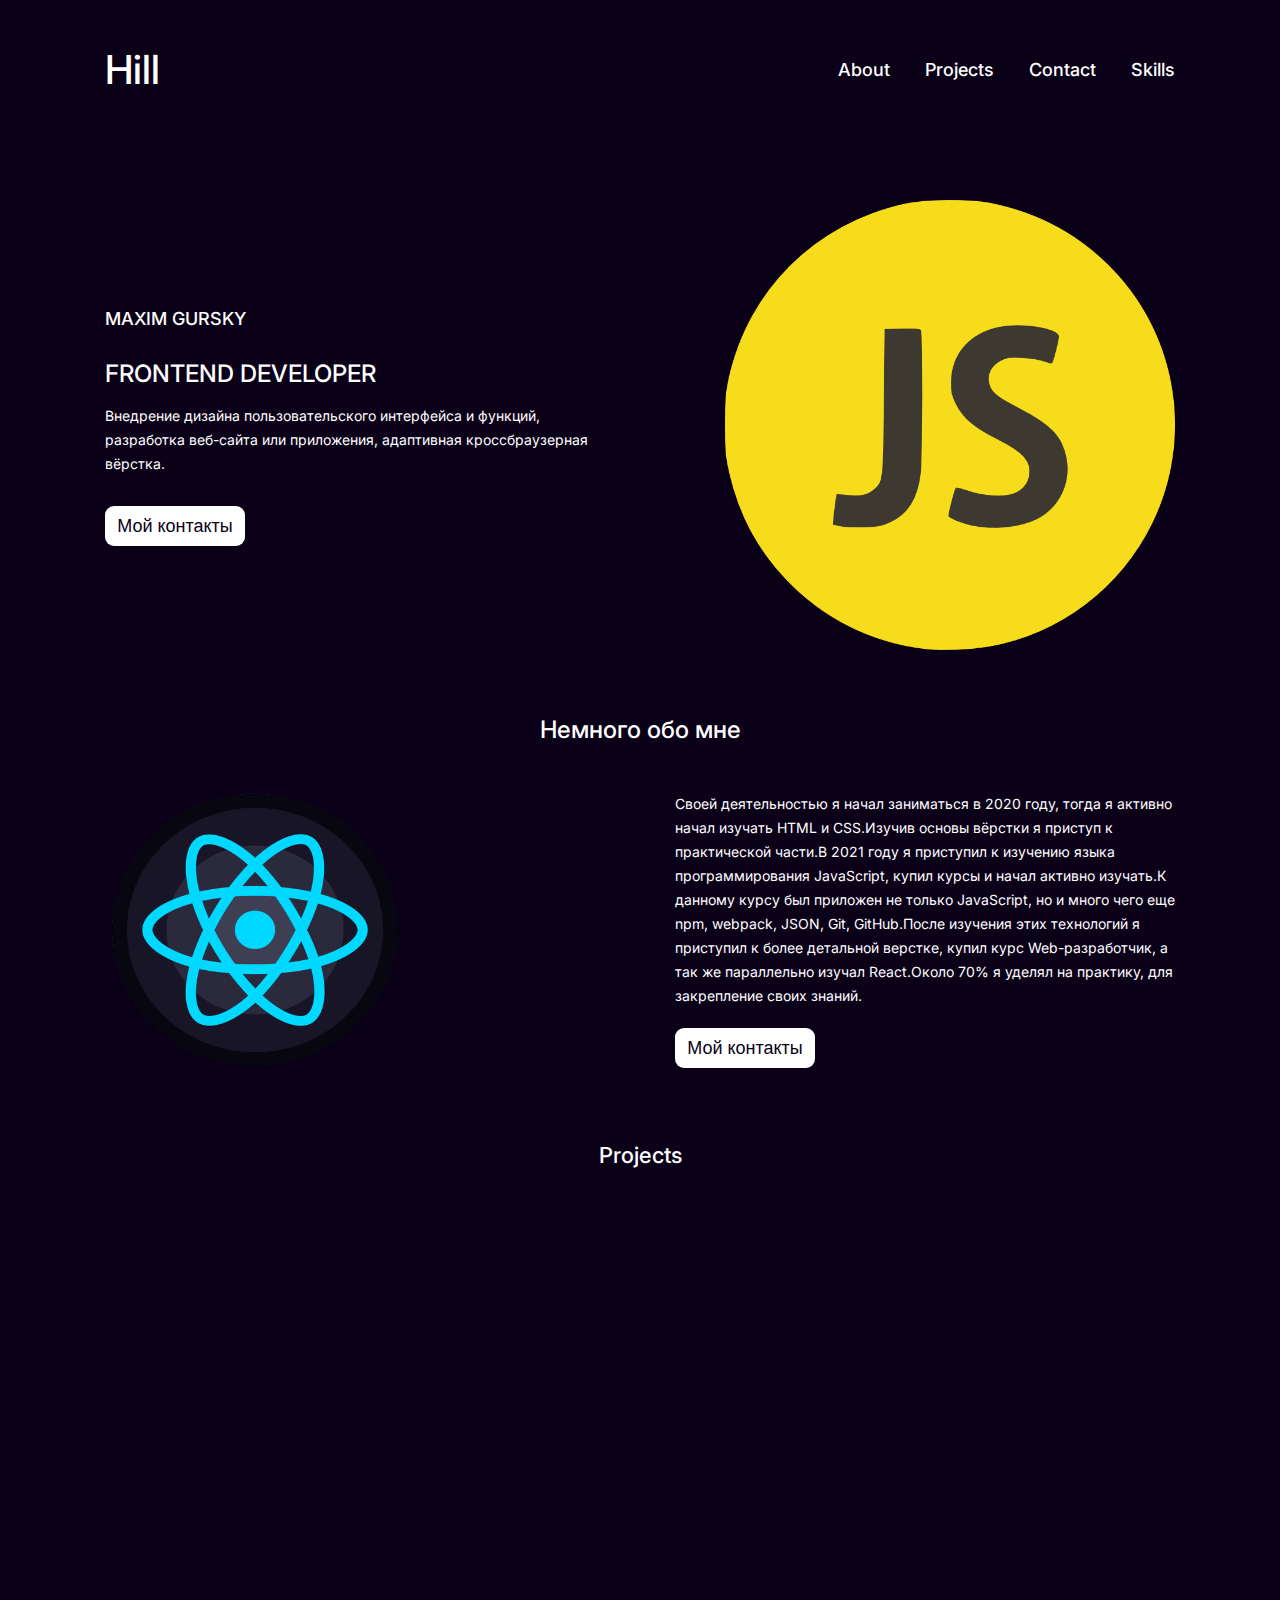
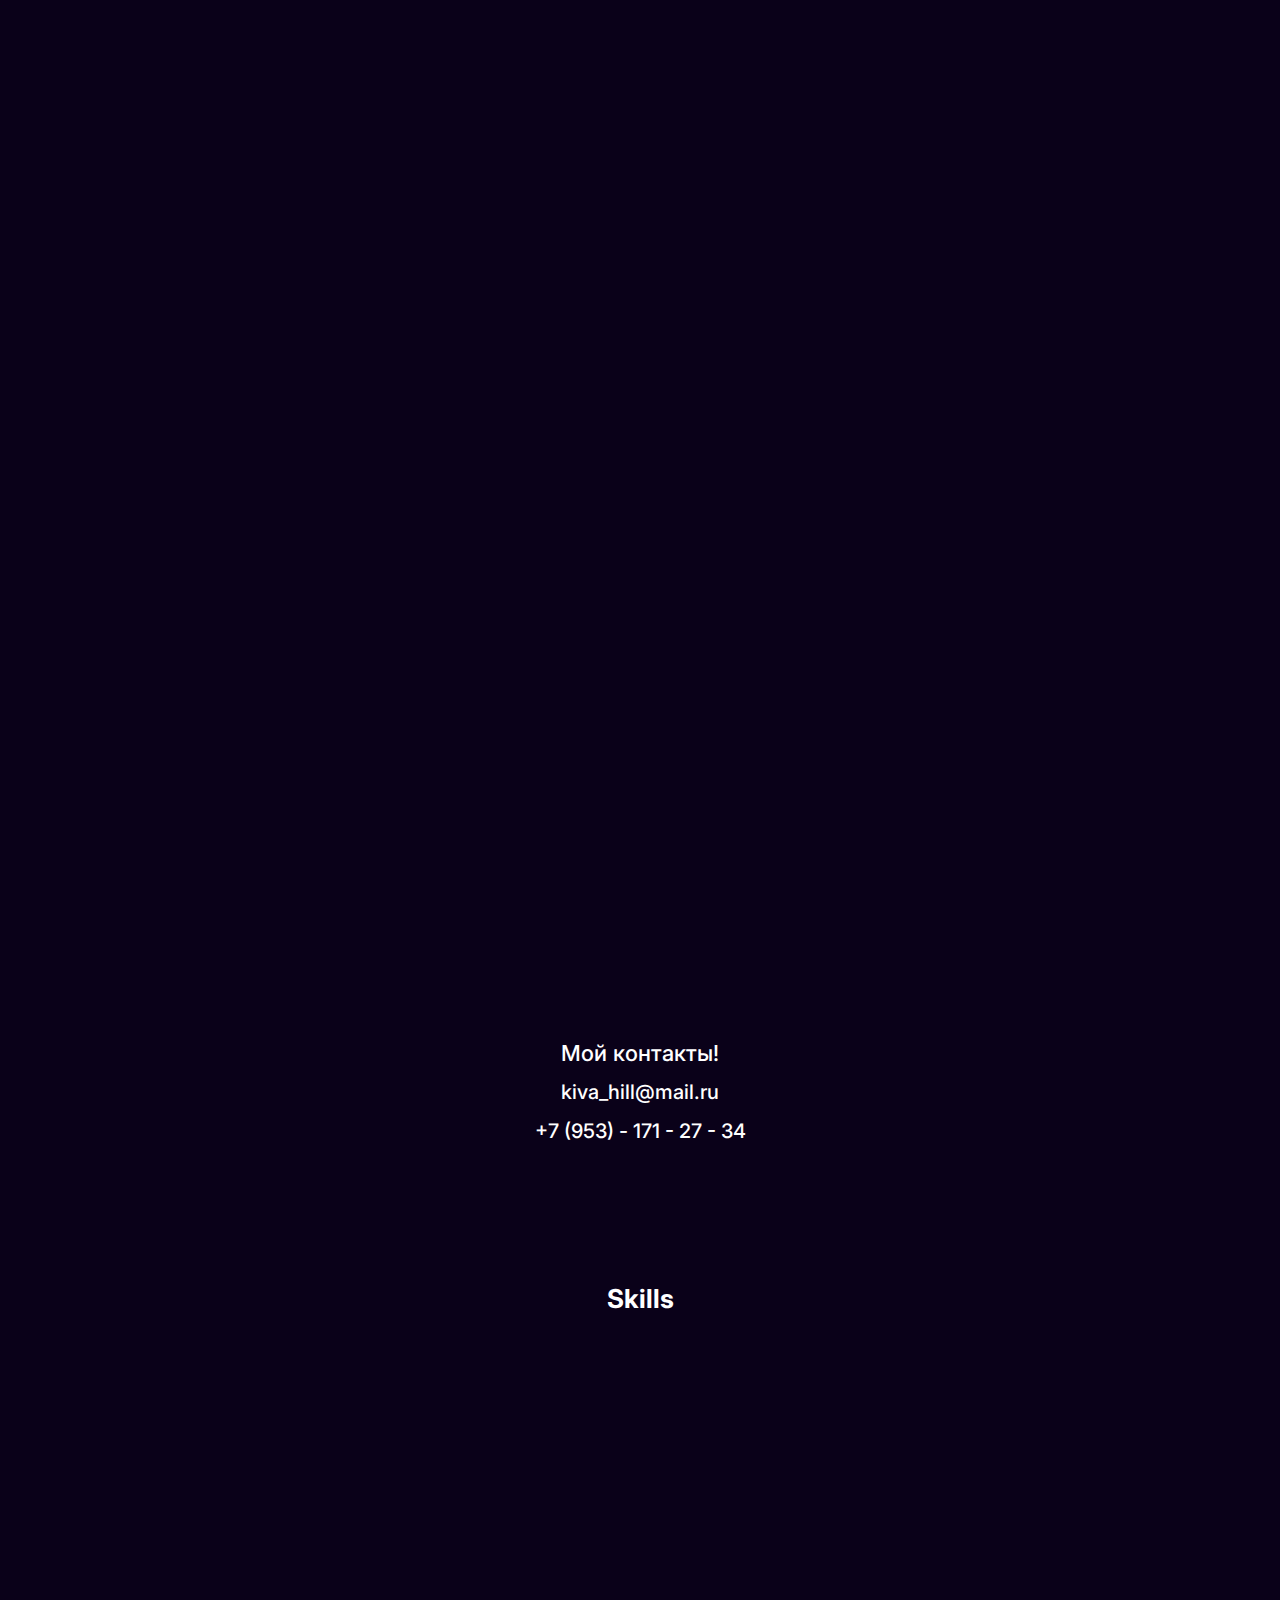
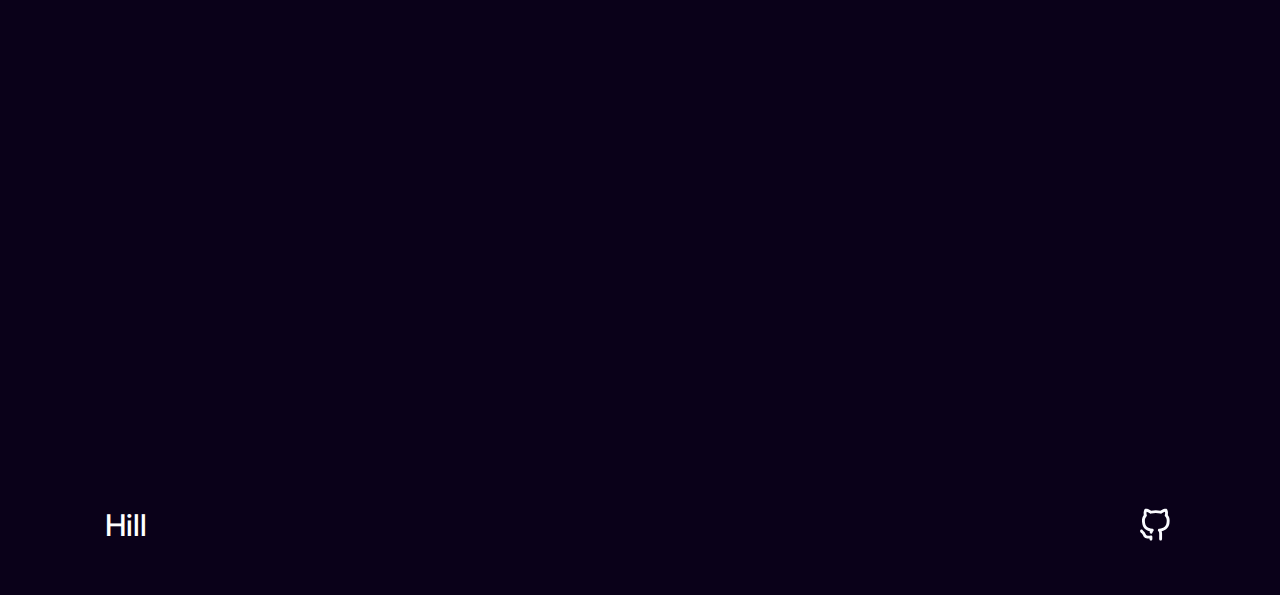
==== index.html @ 39d06ceb "Add files via upload" ====
<!DOCTYPE html><html lang="en"><head><meta charset="UTF-8"><meta http-equiv="X-UA-Compatible" content="IE=edge"><meta name="viewport" content="width=device-width,initial-scale=1"><link rel="stylesheet" href="css/style.min.css"><link rel="shortcut icon" href="./icon/favicon.ico" type="image/x-icon"><link rel="preconnect" href="https://fonts.googleapis.com"><link rel="stylesheet" href="https://cdnjs.cloudflare.com/ajax/libs/animate.css/4.1.1/animate.min.css"><link rel="preconnect" href="https://fonts.gstatic.com" crossorigin><link href="https://fonts.googleapis.com/css2?family=Inter:wght@400;500&display=swap" rel="stylesheet"><title>Portfolio</title><script src="js/wow.min.js"></script><script>new WOW().init();</script></head><body><header id="header" class="header wow animate__animated animate__fadeIn"><div class="container"><nav class="header__nav"><a class="header__logo" href="#">Hill</a><ul class="menu"><li class="menu__list"><a href="#about" class="menu__link">About</a></li><li class="menu__list"><a href="#project" class="menu__link">Projects</a></li><li class="menu__list"><a href="#contact" class="menu__link">Contact</a></li><li class="menu__list"><a href="#skills" class="menu__link">Skills</a></li></ul><div class="hamburger"><span></span> <span></span> <span></span></div></nav><nav class="header__subnav"></nav></div></header><section class="intro"><div class="container"><div class="intro__wrapper"><div class="intro__text wow animate__animated animate__fadeInUp"><h2 class="intro__name">Maxim Gursky</h2><h1 class="intro__post">FRONTEND DEVELOPER</h1><p class="intro__description">Внедрение дизайна пользовательского интерфейса и функций, разработка веб-сайта или приложения, адаптивная кроссбраузерная вёрстка.</p><button tabindex="-1"><a href="#contact" class="intro__button">Мой контакты</a></button></div><div class="intro__photo wow animate__animated animate__fadeInRight"><img src="img/3a49c13b207c20bdf1fac243a9a8bc6b.png" alt="HTMLAndCssAndJavaScript"></div></div></div></section><section id="about" class="about"><div class="container"><h2 class="about__title wow animate__animated animate__fadeIn">Немного обо мне</h2><div class="about__wrapper"><div class="about__photo wow animate__animated animate__fadeInLeft"><img src="img/react.png" alt="react"></div><div class="about__text wow animate__animated animate__fadeInUp"><p class="about__description">Своей деятельностью я начал заниматься в 2020 году, тогда я активно начал изучать HTML и CSS.Изучив основы вёрстки я приступ к практической части.В 2021 году я приступил к изучению языка программирования JavaScript, купил курсы и начал активно изучать.К данному курсу был приложен не только JavaScript, но и много чего еще npm, webpack, JSON, Git, GitHub.После изучения этих технологий я приступил к более детальной верстке, купил курс Web-разработчик, а так же параллельно изучал React.Около 70% я уделял на практику, для закрепление своих знаний.</p><button tabindex="-1"><a href="#contact">Мой контакты</a></button></div></div></div></section><section id="project" class="projects"><div class="container"><h2 class="projects__title">Projects</h2><ul class="projects__wrapper"></ul></div></section><section id="contact" class="contact"><div class="container"><h2 class="contact__title">Мой контакты!</h2><a href="mailto: kiva_hill@mail.ru" class="contact__mail">kiva_hill@mail.ru</a> <a href="tel: +79531712734" class="contact__tel">+7 (953) - 171 - 27 - 34</a></div></section><section id="skills" class="skills"><div class="container"><h2 class="skills__title">Skills</h2><div class="skills__wrapper"><ul class="skills__list wow animate__animated animate__fadeIn"><div class="skills__photo"><img src="img/Skills/HTML.png" alt="HTML"></div><p class="skills__text">Адаптивная верстка</p><p class="skills__text">Кроссбраузерная верстка</p><p class="skills__text">Семантическая верстка</p></ul><ul class="skills__list wow animate__animated animate__fadeIn"><div class="skills__photo"><img src="img/Skills/CSS.png" alt="CSS"></div><p class="skills__text">SCSS/SASS(LESS)</p><p class="skills__text">Animate CSS</p><p class="skills__text">Flex/Grid</p><p class="skills__text">Bootstrap</p><p class="skills__text">Колоночная верстка</p></ul><ul class="skills__list wow animate__animated animate__fadeIn"><div class="skills__photo"><img src="img/3a49c13b207c20bdf1fac243a9a8bc6b.png" alt="JS"></div><p class="skills__text">API</p><p class="skills__text">Fetch</p><p class="skills__text">JSON</p><p class="skills__text">Webpack</p></ul><ul class="skills__list wow animate__animated animate__fadeIn"><div class="skills__photo"><img src="img/Skills/Gulp.png" alt="Gulp"></div><p class="skills__text">Browser sync</p><p class="skills__text">Autoprefixer</p><p class="skills__text">SCSS/SASS -> CSS</p></ul><ul class="skills__list wow animate__animated animate__fadeIn"><div class="skills__photo"><img src="img/react.png" alt="react"></div><p class="skills__text">React router</p><p class="skills__text">Хуки</p><p class="skills__text">Хуки жизненного цикла</p><p class="skills__text">Классовые компоненты</p><p class="skills__text">Функциональные компоненты</p></ul><ul class="skills__list wow animate__animated animate__fadeIn"><div class="skills__photo"><img src="img/Skills/npm.png" alt="npm"></div><div class="skills__photo"><img src="img/Skills/git.png" alt="git"></div><div class="skills__photo"><img src="icon/github.svg" alt="GitHub"></div></ul></div></div></section><footer class="footer"><div class="container"><div class="footer__wrapper"><a href="#header" class="footer__logo">Hill</a> <a class="footer__github" href="https://github.com/Maksimssw"><img src="icon/github.svg" alt="github"></a></div></div></footer><script src="js/bundle.js"></script></body></html>
---- css/style.min.css ----
body{font-family:Inter,sans-serif;background:#0a0119;color:#fff}ul li{list-style-type:none}*{margin:0;padding:0;-webkit-box-sizing:border-box;box-sizing:border-box}.container{max-width:1070px;margin:0 auto}button{outline:0;background:#fff;border:none;width:140px;height:40px;-webkit-transition:.3s all;-o-transition:.3s all;transition:.3s all;border-radius:9px}button:hover{-webkit-transform:translateY(5px);-ms-transform:translateY(5px);transform:translateY(5px)}.header{padding:40px 0}.header__nav{display:-webkit-box;display:-ms-flexbox;display:flex;-webkit-box-align:center;-ms-flex-align:center;align-items:center;-webkit-box-pack:justify;-ms-flex-pack:justify;justify-content:space-between}.header__logo{color:#fff;font-weight:500;font-size:40px;line-height:60px;text-decoration:none}.header__subnav .menu{display:none}.header__subnav .menu__list{margin-right:0;display:-webkit-box;display:-ms-flexbox;display:flex;-webkit-box-pack:center;-ms-flex-pack:center;justify-content:center;margin-bottom:20px}.header__subnav .menu__list:last-child{margin-bottom:0}.menu{display:-webkit-box;display:-ms-flexbox;display:flex;-webkit-box-align:center;-ms-flex-align:center;align-items:center}.menu__list{margin-right:35px}.menu__list:last-child{margin-right:0}.menu__link{text-decoration:none;position:relative;color:#fff;font-weight:500;font-size:18px;line-height:22px}.menu__link::before{content:"";top:100%;left:50%;position:absolute;-webkit-transform:translateY(-50%);-ms-transform:translateY(-50%);transform:translateY(-50%);width:0%;background:#fff;-webkit-transition:.3s all;-o-transition:.3s all;transition:.3s all}.menu__link:focus,.menu__link:hover{outline:0}.menu__link:focus::before,.menu__link:hover::before{height:1px;left:0;width:100%}.hamburger{width:24px;height:24px;display:-webkit-box;display:-ms-flexbox;display:flex;-webkit-box-orient:vertical;-webkit-box-direction:normal;-ms-flex-direction:column;flex-direction:column;-webkit-box-pack:justify;-ms-flex-pack:justify;justify-content:space-between;padding:6px 3px;cursor:pointer;display:none}.hamburger span{width:100%;height:2px;background:#fff;-webkit-transition:.3s all;-o-transition:.3s all;transition:.3s all}.hamburger.active span:nth-child(1){-webkit-transform:translateY(5px) rotate(45deg);-ms-transform:translateY(5px) rotate(45deg);transform:translateY(5px) rotate(45deg)}.hamburger.active span:nth-child(2){display:none}.hamburger.active span:nth-child(3){-webkit-transform:translateY(-5px) rotate(-45deg);-ms-transform:translateY(-5px) rotate(-45deg);transform:translateY(-5px) rotate(-45deg)}.intro{padding:60px 0 60px}.intro__wrapper{display:-webkit-box;display:-ms-flexbox;display:flex;-webkit-box-align:center;-ms-flex-align:center;align-items:center;-webkit-box-pack:justify;-ms-flex-pack:justify;justify-content:space-between}.intro__text{width:510px}.intro__name{text-transform:uppercase;margin-bottom:20px;color:#fff;font-weight:500;font-size:18px;line-height:30px}.intro__post{color:#fff;font-weight:500;font-size:24px;line-height:40px;margin-bottom:10px}.intro__description{color:#fff;font-weight:400;font-size:14px;line-height:24px}.intro__button{color:#0a0119;font-weight:500;font-size:18px;line-height:20px;text-decoration:none}.intro button{margin-top:30px}.intro__photo{width:450px;height:450px}.intro__photo img{width:100%;height:100%}.about{padding-bottom:60px}.about__wrapper{display:-webkit-box;display:-ms-flexbox;display:flex;-webkit-box-align:center;-ms-flex-align:center;align-items:center;-webkit-box-pack:justify;-ms-flex-pack:justify;justify-content:space-between}.about__title{color:#fff;font-weight:500;font-size:24px;line-height:40px;margin-bottom:30px;text-align:center}.about__description{color:#fff;font-weight:400;font-size:14px;line-height:24px;margin-bottom:20px}.about button a{color:#0a0119;font-weight:500;font-size:18px;line-height:20px;text-decoration:none}.about__photo{width:300px;height:300px}.about__photo img{width:100%;height:100%}.about__text{width:500px}.projects__title{color:#fff;font-weight:500;font-size:22px;line-height:30px;margin-bottom:30px;text-align:center}.projects__wrapper{display:grid;grid-template-columns:310px 310px 310px;gap:20px;-webkit-box-pack:center;-ms-flex-pack:center;justify-content:center}.projects__photo{width:100%;height:320px;position:relative;margin-bottom:15px;border-radius:15px;overflow:hidden}.projects__photo img{width:100%;height:100%}.projects__photo::before{content:"";width:100%;height:100%;position:absolute;left:0;top:0;opacity:0;-webkit-transition:.3s all;-o-transition:.3s all;transition:.3s all;background:rgba(10,1,25,.6)}.projects__photo:focus,.projects__photo:hover{outline:0}.projects__photo:focus::before,.projects__photo:hover::before{opacity:1}.projects__photo:focus .projects__live,.projects__photo:hover .projects__live{left:50%}.projects__photo:focus .projects__code,.projects__photo:hover .projects__code{right:50%}.projects__heading{color:#fff;font-weight:500;font-size:20px;line-height:30px;margin-bottom:10px}.projects__usage{display:-webkit-box;display:-ms-flexbox;display:flex;gap:15px;-ms-flex-wrap:wrap;flex-wrap:wrap}.projects__usage span{color:#fff;font-weight:500;font-size:20px;line-height:30px;padding:4px 8px;border-radius:10px;border:1px solid #fff}.projects__live{width:120px;height:30px;background:#fff;position:absolute;left:-50%;-webkit-transition:.3s all;-o-transition:.3s all;transition:.3s all;display:-webkit-box;display:-ms-flexbox;display:flex;-webkit-box-pack:center;-ms-flex-pack:center;justify-content:center;-webkit-box-align:center;-ms-flex-align:center;align-items:center;border-radius:5px;top:100px;-webkit-transform:translateX(-50%);-ms-transform:translateX(-50%);transform:translateX(-50%)}.projects__live a{text-decoration:none;color:#0a0119;font-weight:500;font-size:16px;line-height:20px}.projects__code{color:#fff;font-weight:500;font-size:16px;line-height:20px;padding:4px 8px;border-radius:5px;border:1px solid #fff;position:absolute;right:-50%;-webkit-transform:translateX(50%);-ms-transform:translateX(50%);transform:translateX(50%);-webkit-transition:.3s all;-o-transition:.3s all;transition:.3s all;text-decoration:none;bottom:120px}.contact{padding:70px 0 100px}.contact__title{color:#fff;font-weight:500;font-size:22px;line-height:26px;margin-bottom:14px;text-align:center}.contact__mail{color:#fff;font-weight:500;font-size:20px;line-height:24px;margin-bottom:15px;text-decoration:none;display:block;text-align:center}.contact__tel{color:#fff;font-weight:500;font-size:20px;line-height:24px;text-decoration:none;display:block;text-align:center}.footer{padding-bottom:50px}.footer__wrapper{display:-webkit-box;display:-ms-flexbox;display:flex;-webkit-box-pack:justify;-ms-flex-pack:justify;justify-content:space-between;-webkit-box-align:center;-ms-flex-align:center;align-items:center}.footer__logo{color:#fff;font-weight:500;font-size:30px;line-height:40px;text-decoration:none}.footer__github{width:40px;height:40px}.footer__github img{width:100%;height:100%}.skills{padding:40px}.skills__wrapper{display:grid;grid-template-columns:32% 32% 32%;-webkit-box-pack:center;-ms-flex-pack:center;justify-content:center;gap:20px}.skills__photo{display:block;margin:0 auto;width:100px;margin-bottom:20px;height:100px;border-radius:50%;overflow:hidden}.skills__photo img{width:100%;height:100%}.skills__text{color:#fff;font-weight:500;font-size:20px;line-height:26px;margin-bottom:15px;text-align:center}.skills__text:last-child{margin-bottom:0}.skills__title{color:#fff;font-weight:700;font-size:26px;line-height:32px;text-align:center;margin-bottom:60px}@media screen and (max-width:1120px){.container{width:1000px}.intro__text{width:425px}.intro__photo{width:400px;height:400px}}@media screen and (max-width:991px){.container{width:720px}.intro__text{width:360px}.intro__photo{width:330px;height:330px}.intro__post{font-size:26px;line-height:36px}.intro__name{margin-bottom:10px}.about__photo{width:255px;height:255px}.about__text{width:390px}.projects__wrapper{grid-template-columns:330px 330px}.skills__wrapper{grid-template-columns:49% 49%}}@media screen and (max-width:767px){.container{width:425px}.intro{padding:40px 0}.intro__wrapper{display:block}.intro__name{font-size:22px;line-height:40px}.intro__post{font-size:26px;line-height:45px}.intro__description{font-size:18px}.intro__text{margin:0;width:100%;margin-bottom:50px}.intro__photo{display:none}.about{padding-bottom:30px}.about__wrapper{display:block}.about__photo{margin:0 auto;margin-bottom:30px}.about__text{width:100%}.projects__wrapper{grid-template-columns:100%}.skills__wrapper{grid-template-columns:100%}}@media screen and (max-width:550px){.container{width:300px}.hamburger{display:-webkit-box;display:-ms-flexbox;display:flex}.header__subnav .menu.active{display:block}.header__nav .menu{display:none}.intro{padding:30px 0}.intro__post{font-size:25px}.intro__photo{width:300px;height:370px}.skills{padding:0}}
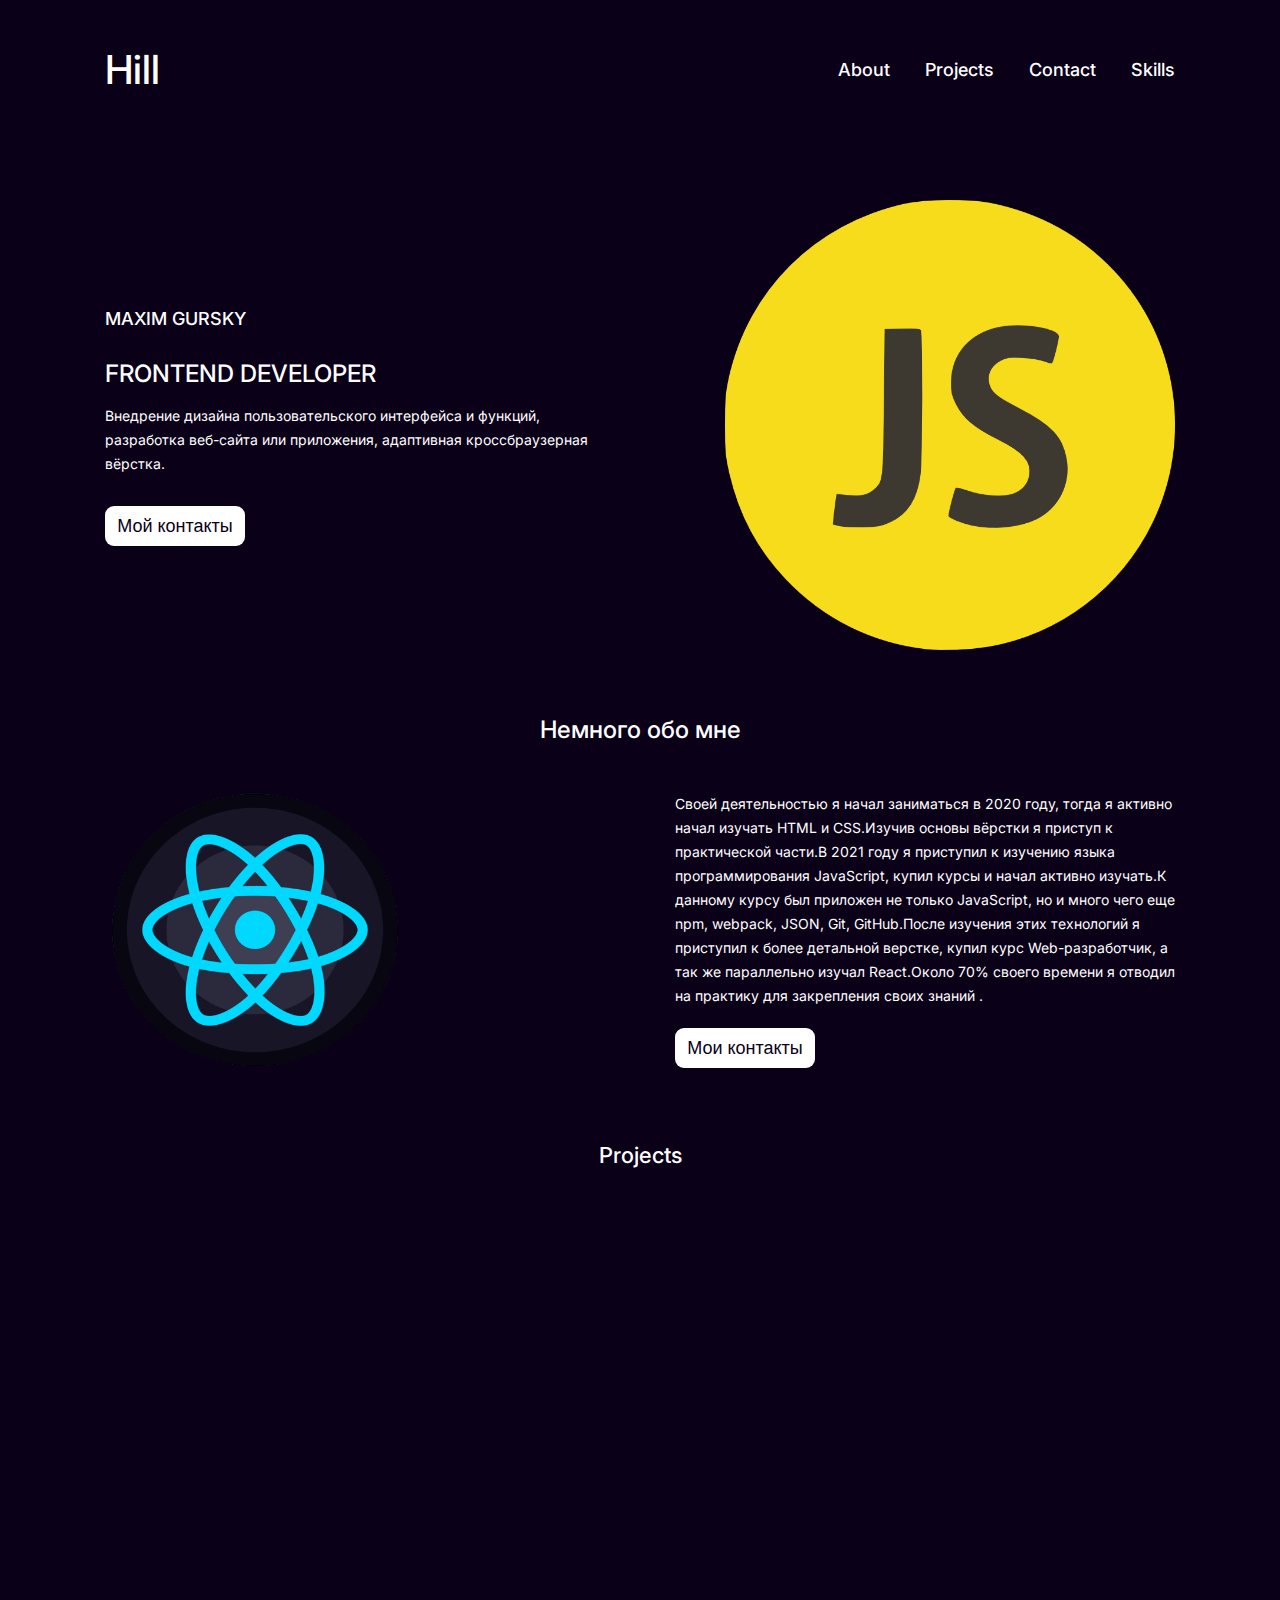
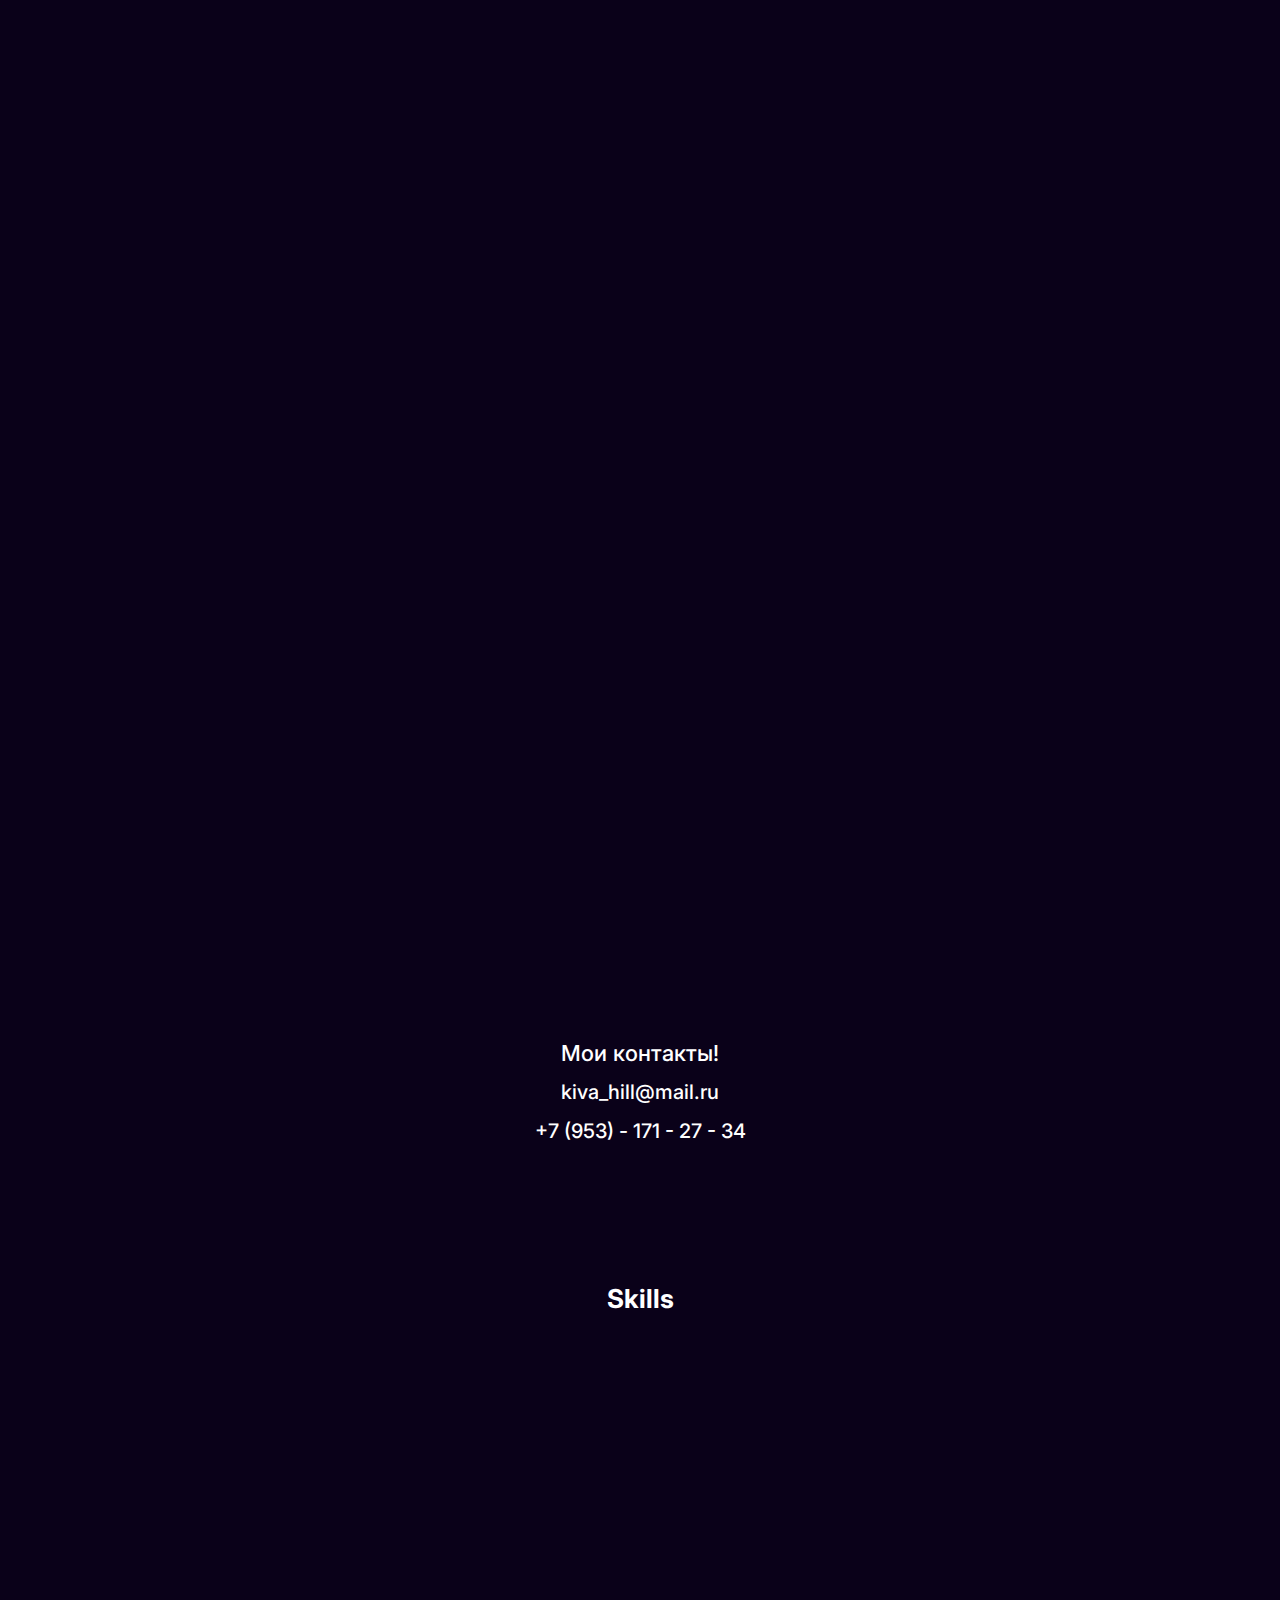
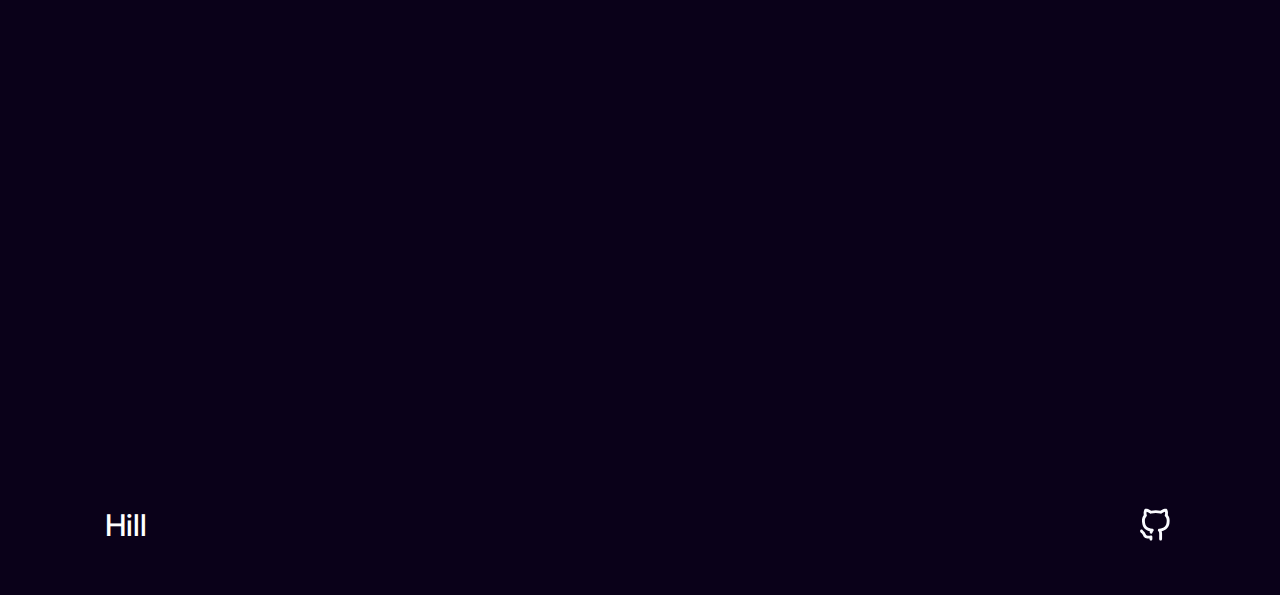
==== commit 06c120dd: "Add files via upload" ====
--- a/index.html
+++ b/index.html
@@ -1 +1 @@
-<!DOCTYPE html><html lang="en"><head><meta charset="UTF-8"><meta http-equiv="X-UA-Compatible" content="IE=edge"><meta name="viewport" content="width=device-width,initial-scale=1"><link rel="stylesheet" href="css/style.min.css"><link rel="shortcut icon" href="./icon/favicon.ico" type="image/x-icon"><link rel="preconnect" href="https://fonts.googleapis.com"><link rel="stylesheet" href="https://cdnjs.cloudflare.com/ajax/libs/animate.css/4.1.1/animate.min.css"><link rel="preconnect" href="https://fonts.gstatic.com" crossorigin><link href="https://fonts.googleapis.com/css2?family=Inter:wght@400;500&display=swap" rel="stylesheet"><title>Portfolio</title><script src="js/wow.min.js"></script><script>new WOW().init();</script></head><body><header id="header" class="header wow animate__animated animate__fadeIn"><div class="container"><nav class="header__nav"><a class="header__logo" href="#">Hill</a><ul class="menu"><li class="menu__list"><a href="#about" class="menu__link">About</a></li><li class="menu__list"><a href="#project" class="menu__link">Projects</a></li><li class="menu__list"><a href="#contact" class="menu__link">Contact</a></li><li class="menu__list"><a href="#skills" class="menu__link">Skills</a></li></ul><div class="hamburger"><span></span> <span></span> <span></span></div></nav><nav class="header__subnav"></nav></div></header><section class="intro"><div class="container"><div class="intro__wrapper"><div class="intro__text wow animate__animated animate__fadeInUp"><h2 class="intro__name">Maxim Gursky</h2><h1 class="intro__post">FRONTEND DEVELOPER</h1><p class="intro__description">Внедрение дизайна пользовательского интерфейса и функций, разработка веб-сайта или приложения, адаптивная кроссбраузерная вёрстка.</p><button tabindex="-1"><a href="#contact" class="intro__button">Мой контакты</a></button></div><div class="intro__photo wow animate__animated animate__fadeInRight"><img src="img/3a49c13b207c20bdf1fac243a9a8bc6b.png" alt="HTMLAndCssAndJavaScript"></div></div></div></section><section id="about" class="about"><div class="container"><h2 class="about__title wow animate__animated animate__fadeIn">Немного обо мне</h2><div class="about__wrapper"><div class="about__photo wow animate__animated animate__fadeInLeft"><img src="img/react.png" alt="react"></div><div class="about__text wow animate__animated animate__fadeInUp"><p class="about__description">Своей деятельностью я начал заниматься в 2020 году, тогда я активно начал изучать HTML и CSS.Изучив основы вёрстки я приступ к практической части.В 2021 году я приступил к изучению языка программирования JavaScript, купил курсы и начал активно изучать.К данному курсу был приложен не только JavaScript, но и много чего еще npm, webpack, JSON, Git, GitHub.После изучения этих технологий я приступил к более детальной верстке, купил курс Web-разработчик, а так же параллельно изучал React.Около 70% я уделял на практику, для закрепление своих знаний.</p><button tabindex="-1"><a href="#contact">Мой контакты</a></button></div></div></div></section><section id="project" class="projects"><div class="container"><h2 class="projects__title">Projects</h2><ul class="projects__wrapper"></ul></div></section><section id="contact" class="contact"><div class="container"><h2 class="contact__title">Мой контакты!</h2><a href="mailto: kiva_hill@mail.ru" class="contact__mail">kiva_hill@mail.ru</a> <a href="tel: +79531712734" class="contact__tel">+7 (953) - 171 - 27 - 34</a></div></section><section id="skills" class="skills"><div class="container"><h2 class="skills__title">Skills</h2><div class="skills__wrapper"><ul class="skills__list wow animate__animated animate__fadeIn"><div class="skills__photo"><img src="img/Skills/HTML.png" alt="HTML"></div><p class="skills__text">Адаптивная верстка</p><p class="skills__text">Кроссбраузерная верстка</p><p class="skills__text">Семантическая верстка</p></ul><ul class="skills__list wow animate__animated animate__fadeIn"><div class="skills__photo"><img src="img/Skills/CSS.png" alt="CSS"></div><p class="skills__text">SCSS/SASS(LESS)</p><p class="skills__text">Animate CSS</p><p class="skills__text">Flex/Grid</p><p class="skills__text">Bootstrap</p><p class="skills__text">Колоночная верстка</p></ul><ul class="skills__list wow animate__animated animate__fadeIn"><div class="skills__photo"><img src="img/3a49c13b207c20bdf1fac243a9a8bc6b.png" alt="JS"></div><p class="skills__text">API</p><p class="skills__text">Fetch</p><p class="skills__text">JSON</p><p class="skills__text">Webpack</p></ul><ul class="skills__list wow animate__animated animate__fadeIn"><div class="skills__photo"><img src="img/Skills/Gulp.png" alt="Gulp"></div><p class="skills__text">Browser sync</p><p class="skills__text">Autoprefixer</p><p class="skills__text">SCSS/SASS -> CSS</p></ul><ul class="skills__list wow animate__animated animate__fadeIn"><div class="skills__photo"><img src="img/react.png" alt="react"></div><p class="skills__text">React router</p><p class="skills__text">Хуки</p><p class="skills__text">Хуки жизненного цикла</p><p class="skills__text">Классовые компоненты</p><p class="skills__text">Функциональные компоненты</p></ul><ul class="skills__list wow animate__animated animate__fadeIn"><div class="skills__photo"><img src="img/Skills/npm.png" alt="npm"></div><div class="skills__photo"><img src="img/Skills/git.png" alt="git"></div><div class="skills__photo"><img src="icon/github.svg" alt="GitHub"></div></ul></div></div></section><footer class="footer"><div class="container"><div class="footer__wrapper"><a href="#header" class="footer__logo">Hill</a> <a class="footer__github" href="https://github.com/Maksimssw"><img src="icon/github.svg" alt="github"></a></div></div></footer><script src="js/bundle.js"></script></body></html>+<!DOCTYPE html><html lang="en"><head><meta charset="UTF-8"><meta http-equiv="X-UA-Compatible" content="IE=edge"><meta name="viewport" content="width=device-width,initial-scale=1"><link rel="stylesheet" href="css/style.min.css"><link rel="shortcut icon" href="./icon/favicon.ico" type="image/x-icon"><link rel="preconnect" href="https://fonts.googleapis.com"><link rel="stylesheet" href="https://cdnjs.cloudflare.com/ajax/libs/animate.css/4.1.1/animate.min.css"><link rel="preconnect" href="https://fonts.gstatic.com" crossorigin><link href="https://fonts.googleapis.com/css2?family=Inter:wght@400;500&display=swap" rel="stylesheet"><title>Portfolio</title><script src="js/wow.min.js"></script><script>new WOW().init();</script></head><body><header id="header" class="header wow animate__animated animate__fadeIn"><div class="container"><nav class="header__nav"><a class="header__logo" href="#">Hill</a><ul class="menu"><li class="menu__list"><a href="#about" class="menu__link">About</a></li><li class="menu__list"><a href="#project" class="menu__link">Projects</a></li><li class="menu__list"><a href="#contact" class="menu__link">Contact</a></li><li class="menu__list"><a href="#skills" class="menu__link">Skills</a></li></ul><div class="hamburger"><span></span> <span></span> <span></span></div></nav><nav class="header__subnav"></nav></div></header><section class="intro"><div class="container"><div class="intro__wrapper"><div class="intro__text wow animate__animated animate__fadeInUp"><h2 class="intro__name">Maxim Gursky</h2><h1 class="intro__post">FRONTEND DEVELOPER</h1><p class="intro__description">Внедрение дизайна пользовательского интерфейса и функций, разработка веб-сайта или приложения, адаптивная кроссбраузерная вёрстка.</p><button tabindex="-1"><a href="#contact" class="intro__button">Мой контакты</a></button></div><div class="intro__photo wow animate__animated animate__fadeInRight"><img src="img/3a49c13b207c20bdf1fac243a9a8bc6b.png" alt="HTMLAndCssAndJavaScript"></div></div></div></section><section id="about" class="about"><div class="container"><h2 class="about__title wow animate__animated animate__fadeIn">Немного обо мне</h2><div class="about__wrapper"><div class="about__photo wow animate__animated animate__fadeInLeft"><img src="img/react.png" alt="react"></div><div class="about__text wow animate__animated animate__fadeInUp"><p class="about__description">Своей деятельностью я начал заниматься в 2020 году, тогда я активно начал изучать HTML и CSS.Изучив основы вёрстки я приступ к практической части.В 2021 году я приступил к изучению языка программирования JavaScript, купил курсы и начал активно изучать.К данному курсу был приложен не только JavaScript, но и много чего еще npm, webpack, JSON, Git, GitHub.После изучения этих технологий я приступил к более детальной верстке, купил курс Web-разработчик, а так же параллельно изучал React.Около 70% своего времени я отводил на практику для закрепления своих знаний .</p><button tabindex="-1"><a href="#contact">Мои контакты</a></button></div></div></div></section><section id="project" class="projects"><div class="container"><h2 class="projects__title">Projects</h2><ul class="projects__wrapper"></ul></div></section><section id="contact" class="contact"><div class="container"><h2 class="contact__title">Мои контакты!</h2><a href="mailto: kiva_hill@mail.ru" class="contact__mail">kiva_hill@mail.ru</a> <a href="tel: +79531712734" class="contact__tel">+7 (953) - 171 - 27 - 34</a></div></section><section id="skills" class="skills"><div class="container"><h2 class="skills__title">Skills</h2><div class="skills__wrapper"><ul class="skills__list wow animate__animated animate__fadeIn"><div class="skills__photo"><img src="img/Skills/HTML.png" alt="HTML"></div><p class="skills__text">Адаптивная верстка</p><p class="skills__text">Кроссбраузерная верстка</p><p class="skills__text">Семантическая верстка</p></ul><ul class="skills__list wow animate__animated animate__fadeIn"><div class="skills__photo"><img src="img/Skills/CSS.png" alt="CSS"></div><p class="skills__text">SCSS/SASS(LESS)</p><p class="skills__text">Animate CSS</p><p class="skills__text">Flex/Grid</p><p class="skills__text">Bootstrap</p><p class="skills__text">Колоночная верстка</p></ul><ul class="skills__list wow animate__animated animate__fadeIn"><div class="skills__photo"><img src="img/3a49c13b207c20bdf1fac243a9a8bc6b.png" alt="JS"></div><p class="skills__text">API</p><p class="skills__text">Fetch</p><p class="skills__text">JSON</p><p class="skills__text">Webpack</p></ul><ul class="skills__list wow animate__animated animate__fadeIn"><div class="skills__photo"><img src="img/Skills/Gulp.png" alt="Gulp"></div><p class="skills__text">Browser sync</p><p class="skills__text">Autoprefixer</p><p class="skills__text">SCSS/SASS -> CSS</p></ul><ul class="skills__list wow animate__animated animate__fadeIn"><div class="skills__photo"><img src="img/react.png" alt="react"></div><p class="skills__text">React router</p><p class="skills__text">Хуки</p><p class="skills__text">Хуки жизненного цикла</p><p class="skills__text">Классовые компоненты</p><p class="skills__text">Функциональные компоненты</p></ul><ul class="skills__list wow animate__animated animate__fadeIn"><div class="skills__photo"><img src="img/Skills/npm.png" alt="npm"></div><div class="skills__photo"><img src="img/Skills/git.png" alt="git"></div><div class="skills__photo"><img src="icon/github.svg" alt="GitHub"></div></ul></div></div></section><footer class="footer"><div class="container"><div class="footer__wrapper"><a href="#header" class="footer__logo">Hill</a> <a class="footer__github" href="https://github.com/Maksimssw"><img src="icon/github.svg" alt="github"></a></div></div></footer><script src="js/bundle.js"></script></body></html>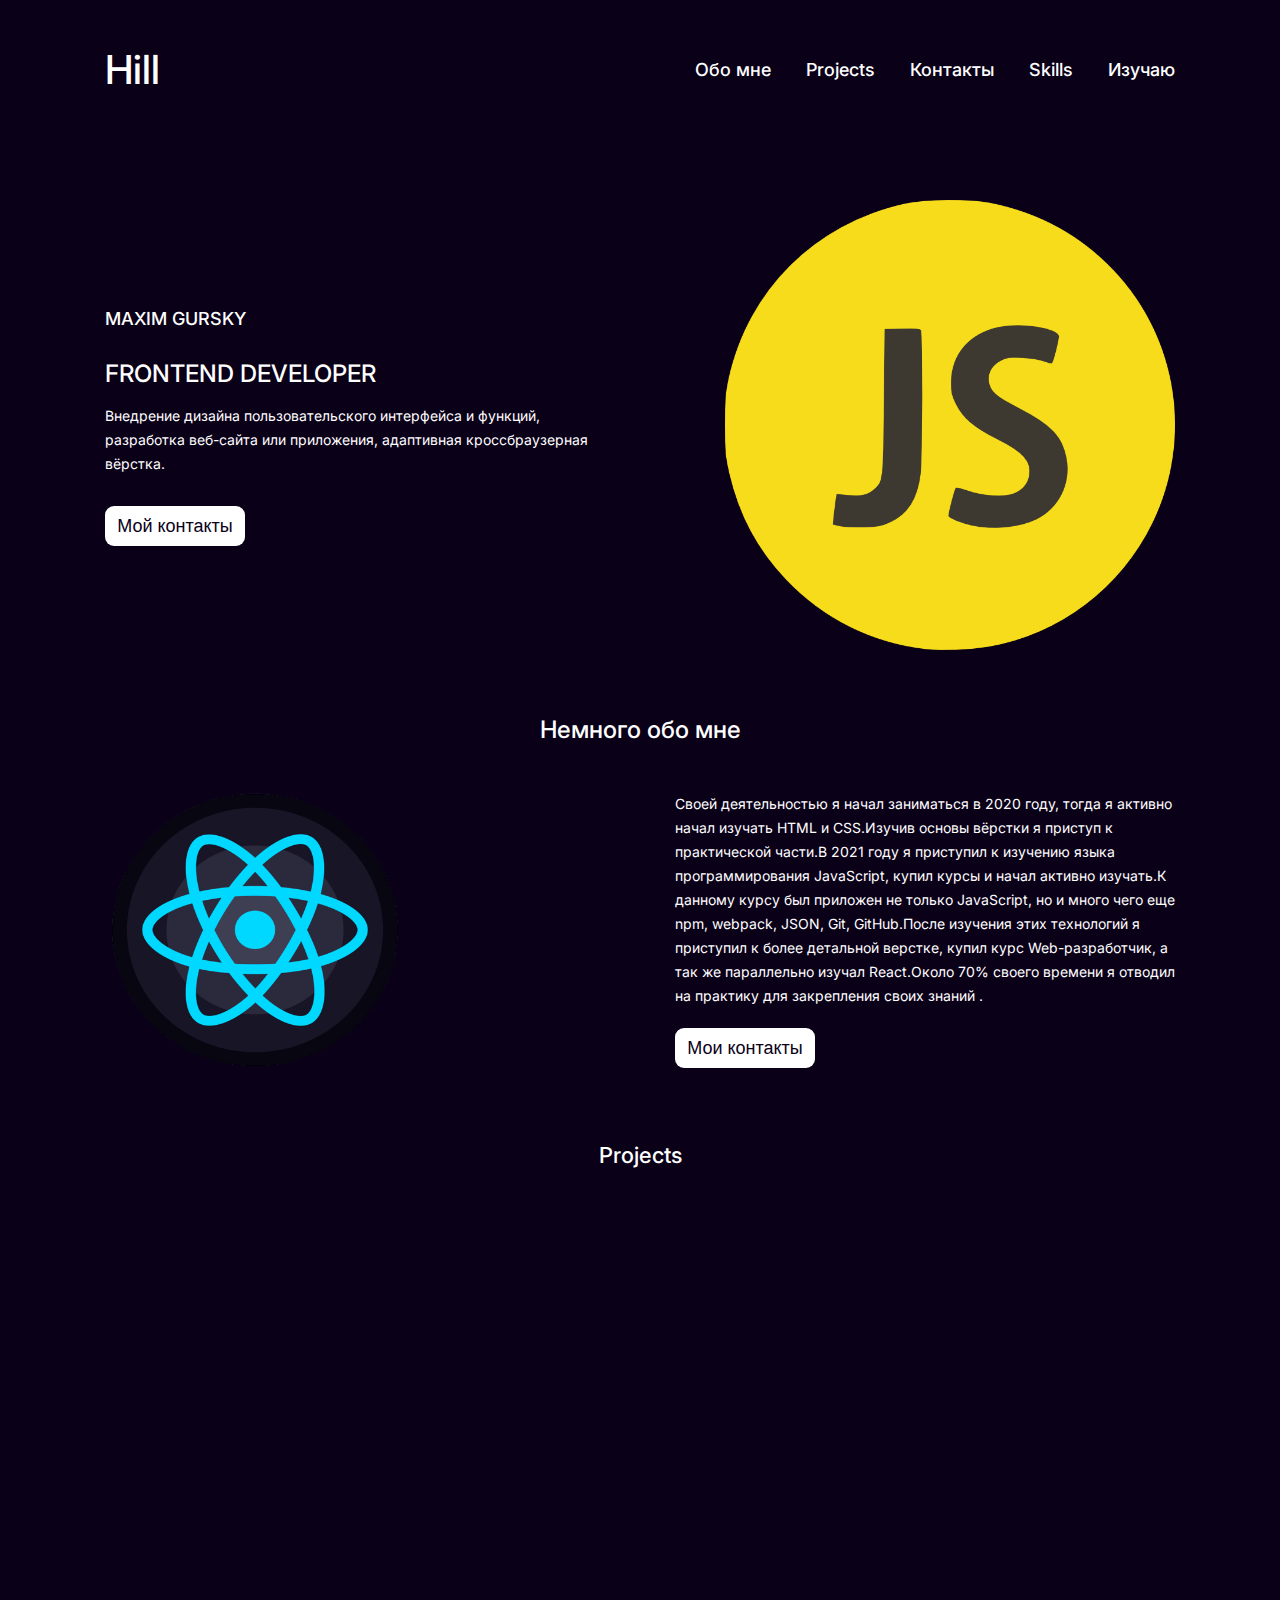
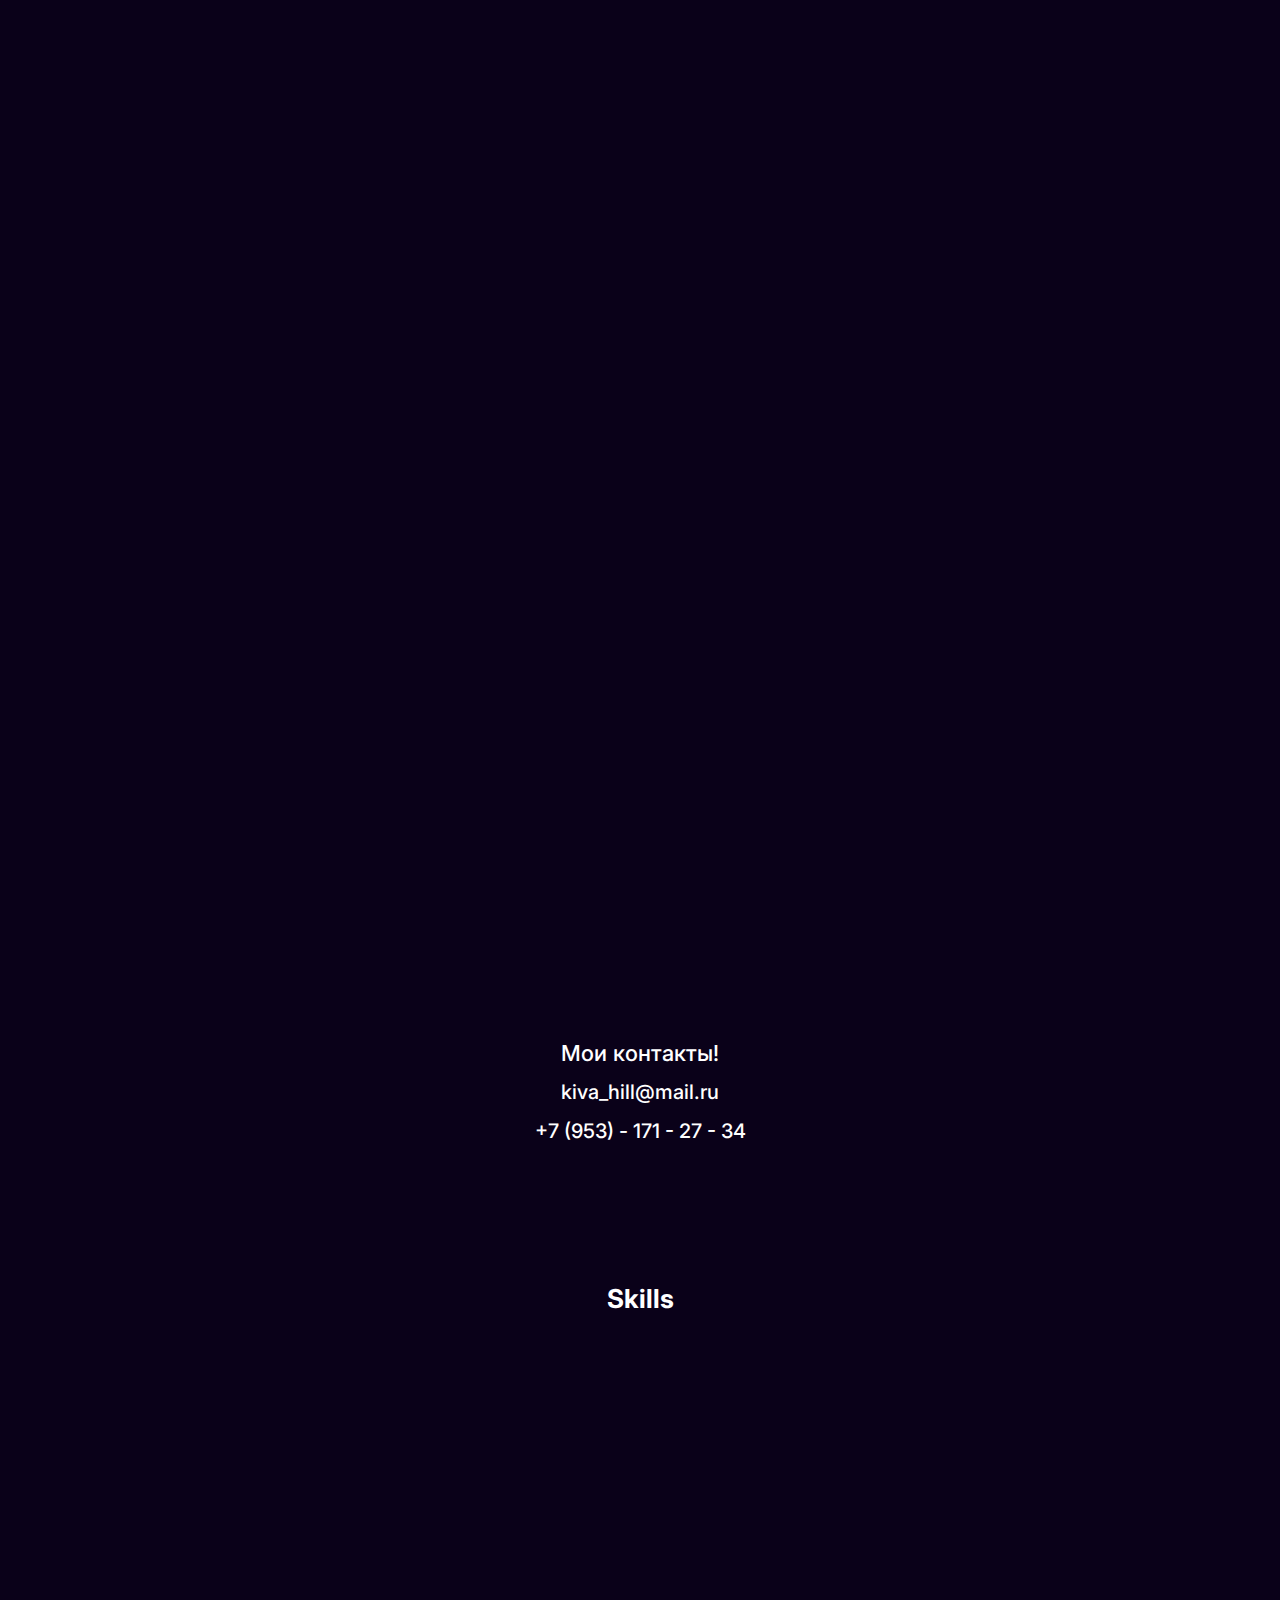
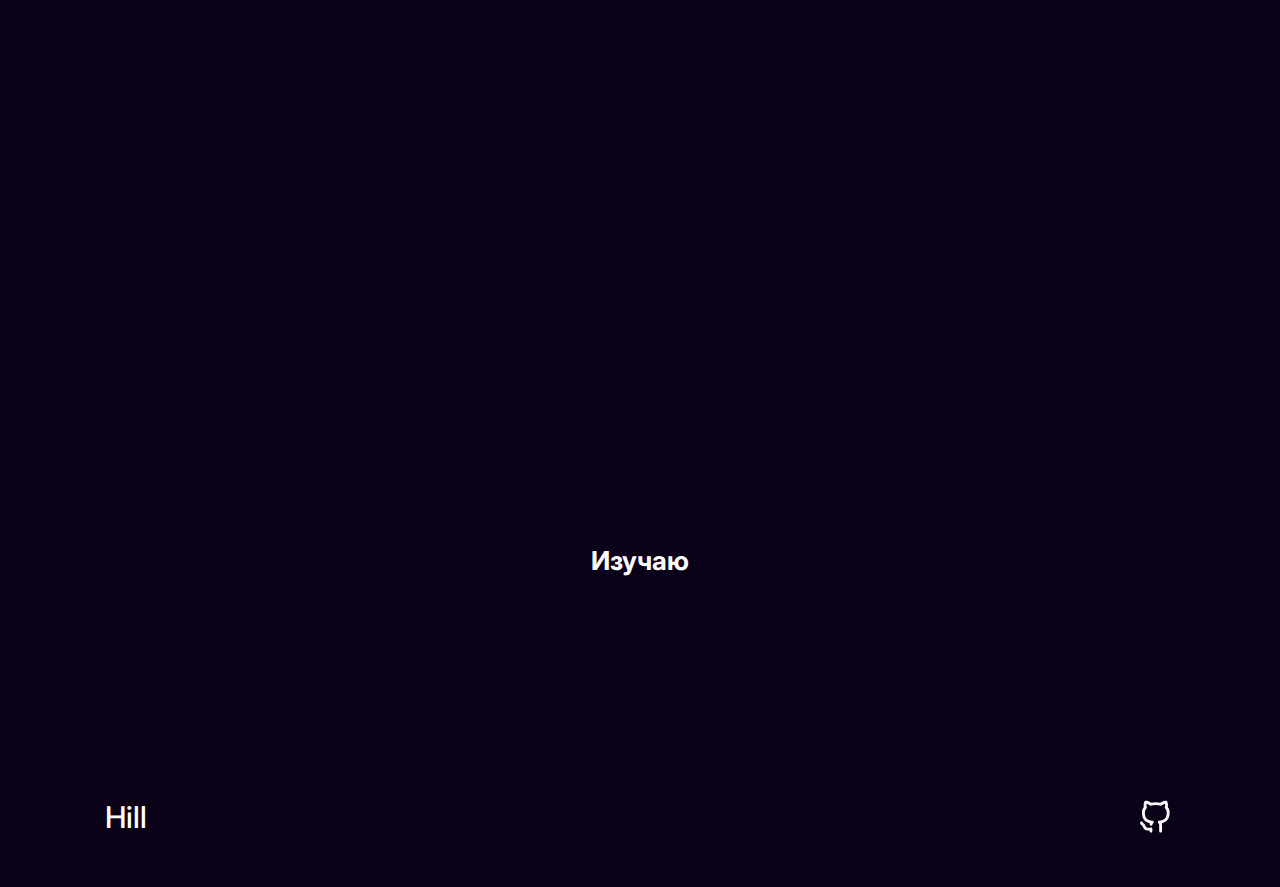
==== commit 3669df77: "Added what I'm currently studying" ====
--- a/index.html
+++ b/index.html
@@ -1 +1 @@
-<!DOCTYPE html><html lang="en"><head><meta charset="UTF-8"><meta http-equiv="X-UA-Compatible" content="IE=edge"><meta name="viewport" content="width=device-width,initial-scale=1"><link rel="stylesheet" href="css/style.min.css"><link rel="shortcut icon" href="./icon/favicon.ico" type="image/x-icon"><link rel="preconnect" href="https://fonts.googleapis.com"><link rel="stylesheet" href="https://cdnjs.cloudflare.com/ajax/libs/animate.css/4.1.1/animate.min.css"><link rel="preconnect" href="https://fonts.gstatic.com" crossorigin><link href="https://fonts.googleapis.com/css2?family=Inter:wght@400;500&display=swap" rel="stylesheet"><title>Portfolio</title><script src="js/wow.min.js"></script><script>new WOW().init();</script></head><body><header id="header" class="header wow animate__animated animate__fadeIn"><div class="container"><nav class="header__nav"><a class="header__logo" href="#">Hill</a><ul class="menu"><li class="menu__list"><a href="#about" class="menu__link">About</a></li><li class="menu__list"><a href="#project" class="menu__link">Projects</a></li><li class="menu__list"><a href="#contact" class="menu__link">Contact</a></li><li class="menu__list"><a href="#skills" class="menu__link">Skills</a></li></ul><div class="hamburger"><span></span> <span></span> <span></span></div></nav><nav class="header__subnav"></nav></div></header><section class="intro"><div class="container"><div class="intro__wrapper"><div class="intro__text wow animate__animated animate__fadeInUp"><h2 class="intro__name">Maxim Gursky</h2><h1 class="intro__post">FRONTEND DEVELOPER</h1><p class="intro__description">Внедрение дизайна пользовательского интерфейса и функций, разработка веб-сайта или приложения, адаптивная кроссбраузерная вёрстка.</p><button tabindex="-1"><a href="#contact" class="intro__button">Мой контакты</a></button></div><div class="intro__photo wow animate__animated animate__fadeInRight"><img src="img/3a49c13b207c20bdf1fac243a9a8bc6b.png" alt="HTMLAndCssAndJavaScript"></div></div></div></section><section id="about" class="about"><div class="container"><h2 class="about__title wow animate__animated animate__fadeIn">Немного обо мне</h2><div class="about__wrapper"><div class="about__photo wow animate__animated animate__fadeInLeft"><img src="img/react.png" alt="react"></div><div class="about__text wow animate__animated animate__fadeInUp"><p class="about__description">Своей деятельностью я начал заниматься в 2020 году, тогда я активно начал изучать HTML и CSS.Изучив основы вёрстки я приступ к практической части.В 2021 году я приступил к изучению языка программирования JavaScript, купил курсы и начал активно изучать.К данному курсу был приложен не только JavaScript, но и много чего еще npm, webpack, JSON, Git, GitHub.После изучения этих технологий я приступил к более детальной верстке, купил курс Web-разработчик, а так же параллельно изучал React.Около 70% своего времени я отводил на практику для закрепления своих знаний .</p><button tabindex="-1"><a href="#contact">Мои контакты</a></button></div></div></div></section><section id="project" class="projects"><div class="container"><h2 class="projects__title">Projects</h2><ul class="projects__wrapper"></ul></div></section><section id="contact" class="contact"><div class="container"><h2 class="contact__title">Мои контакты!</h2><a href="mailto: kiva_hill@mail.ru" class="contact__mail">kiva_hill@mail.ru</a> <a href="tel: +79531712734" class="contact__tel">+7 (953) - 171 - 27 - 34</a></div></section><section id="skills" class="skills"><div class="container"><h2 class="skills__title">Skills</h2><div class="skills__wrapper"><ul class="skills__list wow animate__animated animate__fadeIn"><div class="skills__photo"><img src="img/Skills/HTML.png" alt="HTML"></div><p class="skills__text">Адаптивная верстка</p><p class="skills__text">Кроссбраузерная верстка</p><p class="skills__text">Семантическая верстка</p></ul><ul class="skills__list wow animate__animated animate__fadeIn"><div class="skills__photo"><img src="img/Skills/CSS.png" alt="CSS"></div><p class="skills__text">SCSS/SASS(LESS)</p><p class="skills__text">Animate CSS</p><p class="skills__text">Flex/Grid</p><p class="skills__text">Bootstrap</p><p class="skills__text">Колоночная верстка</p></ul><ul class="skills__list wow animate__animated animate__fadeIn"><div class="skills__photo"><img src="img/3a49c13b207c20bdf1fac243a9a8bc6b.png" alt="JS"></div><p class="skills__text">API</p><p class="skills__text">Fetch</p><p class="skills__text">JSON</p><p class="skills__text">Webpack</p></ul><ul class="skills__list wow animate__animated animate__fadeIn"><div class="skills__photo"><img src="img/Skills/Gulp.png" alt="Gulp"></div><p class="skills__text">Browser sync</p><p class="skills__text">Autoprefixer</p><p class="skills__text">SCSS/SASS -> CSS</p></ul><ul class="skills__list wow animate__animated animate__fadeIn"><div class="skills__photo"><img src="img/react.png" alt="react"></div><p class="skills__text">React router</p><p class="skills__text">Хуки</p><p class="skills__text">Хуки жизненного цикла</p><p class="skills__text">Классовые компоненты</p><p class="skills__text">Функциональные компоненты</p></ul><ul class="skills__list wow animate__animated animate__fadeIn"><div class="skills__photo"><img src="img/Skills/npm.png" alt="npm"></div><div class="skills__photo"><img src="img/Skills/git.png" alt="git"></div><div class="skills__photo"><img src="icon/github.svg" alt="GitHub"></div></ul></div></div></section><footer class="footer"><div class="container"><div class="footer__wrapper"><a href="#header" class="footer__logo">Hill</a> <a class="footer__github" href="https://github.com/Maksimssw"><img src="icon/github.svg" alt="github"></a></div></div></footer><script src="js/bundle.js"></script></body></html>+<!DOCTYPE html><html lang="en"><head><meta charset="UTF-8"><meta http-equiv="X-UA-Compatible" content="IE=edge"><meta name="viewport" content="width=device-width,initial-scale=1"><link rel="stylesheet" href="css/style.min.css"><link rel="shortcut icon" href="./icon/favicon.ico" type="image/x-icon"><link rel="preconnect" href="https://fonts.googleapis.com"><link rel="stylesheet" href="https://cdnjs.cloudflare.com/ajax/libs/animate.css/4.1.1/animate.min.css"><link rel="preconnect" href="https://fonts.gstatic.com" crossorigin><link href="https://fonts.googleapis.com/css2?family=Inter:wght@400;500&display=swap" rel="stylesheet"><title>Portfolio</title><script src="js/wow.min.js"></script><script>new WOW().init();</script></head><body><header id="header" class="header wow animate__animated animate__fadeIn"><div class="container"><nav class="header__nav"><a class="header__logo" href="#">Hill</a><ul class="menu"><li class="menu__list"><a href="#about" class="menu__link">Обо мне</a></li><li class="menu__list"><a href="#project" class="menu__link">Projects</a></li><li class="menu__list"><a href="#contact" class="menu__link">Контакты</a></li><li class="menu__list"><a href="#skills" class="menu__link">Skills</a></li><li class="menu__list"><a href="#studying" class="menu__link">Изучаю</a></li></ul><div class="hamburger"><span></span> <span></span> <span></span></div></nav><nav class="header__subnav"></nav></div></header><section class="intro"><div class="container"><div class="intro__wrapper"><div class="intro__text wow animate__animated animate__fadeInUp"><h2 class="intro__name">Maxim Gursky</h2><h1 class="intro__post">FRONTEND DEVELOPER</h1><p class="intro__description">Внедрение дизайна пользовательского интерфейса и функций, разработка веб-сайта или приложения, адаптивная кроссбраузерная вёрстка.</p><button tabindex="-1"><a href="#contact" class="intro__button">Мой контакты</a></button></div><div class="intro__photo wow animate__animated animate__fadeInRight"><img src="img/3a49c13b207c20bdf1fac243a9a8bc6b.png" alt="HTMLAndCssAndJavaScript"></div></div></div></section><section id="about" class="about"><div class="container"><h2 class="about__title wow animate__animated animate__fadeIn">Немного обо мне</h2><div class="about__wrapper"><div class="about__photo wow animate__animated animate__fadeInLeft"><img src="img/react.png" alt="react"></div><div class="about__text wow animate__animated animate__fadeInUp"><p class="about__description">Своей деятельностью я начал заниматься в 2020 году, тогда я активно начал изучать HTML и CSS.Изучив основы вёрстки я приступ к практической части.В 2021 году я приступил к изучению языка программирования JavaScript, купил курсы и начал активно изучать.К данному курсу был приложен не только JavaScript, но и много чего еще npm, webpack, JSON, Git, GitHub.После изучения этих технологий я приступил к более детальной верстке, купил курс Web-разработчик, а так же параллельно изучал React.Около 70% своего времени я отводил на практику для закрепления своих знаний .</p><button tabindex="-1"><a href="#contact">Мои контакты</a></button></div></div></div></section><section id="project" class="projects"><div class="container"><h2 class="projects__title">Projects</h2><ul class="projects__wrapper"></ul></div></section><section id="contact" class="contact"><div class="container"><h2 class="contact__title">Мои контакты!</h2><a href="mailto: kiva_hill@mail.ru" class="contact__mail">kiva_hill@mail.ru</a> <a href="tel: +79531712734" class="contact__tel">+7 (953) - 171 - 27 - 34</a></div></section><section id="skills" class="skills"><div class="container"><h2 class="skills__title">Skills</h2><div class="skills__wrapper"><ul class="skills__list wow animate__animated animate__fadeIn"><div class="skills__photo"><img src="img/Skills/HTML.png" alt="HTML"></div><p class="skills__text">Адаптивная верстка</p><p class="skills__text">Кроссбраузерная верстка</p><p class="skills__text">Семантическая верстка</p></ul><ul class="skills__list wow animate__animated animate__fadeIn"><div class="skills__photo"><img src="img/Skills/CSS.png" alt="CSS"></div><p class="skills__text">SCSS/SASS(LESS)</p><p class="skills__text">Animate CSS</p><p class="skills__text">Flex/Grid</p><p class="skills__text">Bootstrap</p><p class="skills__text">Колоночная верстка</p></ul><ul class="skills__list wow animate__animated animate__fadeIn"><div class="skills__photo"><img src="img/3a49c13b207c20bdf1fac243a9a8bc6b.png" alt="JS"></div><p class="skills__text">API</p><p class="skills__text">Fetch</p><p class="skills__text">JSON</p><p class="skills__text">Webpack</p></ul><ul class="skills__list wow animate__animated animate__fadeIn"><div class="skills__photo"><img src="img/Skills/Gulp.png" alt="Gulp"></div><p class="skills__text">Browser sync</p><p class="skills__text">Autoprefixer</p><p class="skills__text">SCSS/SASS -> CSS</p></ul><ul class="skills__list wow animate__animated animate__fadeIn"><div class="skills__photo"><img src="img/react.png" alt="react"></div><p class="skills__text">React router</p><p class="skills__text">Хуки</p><p class="skills__text">Хуки жизненного цикла</p><p class="skills__text">Классовые компоненты</p><p class="skills__text">Функциональные компоненты</p></ul><ul class="skills__list wow animate__animated animate__fadeIn"><div class="skills__photo"><img src="img/Skills/npm.png" alt="npm"></div><div class="skills__photo"><img src="img/Skills/git.png" alt="git"></div><div class="skills__photo"><img src="icon/github.svg" alt="GitHub"></div></ul></div></div></section><section id="studying" class="skills"><div class="container"><h2 class="skills__title">Изучаю</h2><ul class="skills__wrapper"><li class="skills__list wow animate__animated animate__fadeIn"><div class="skills__photo"><img src="img/Studying/Jquery.png" alt="Jquery"></div></li><li class="skills__list wow animate__animated animate__fadeIn"><div class="skills__photo"><img src="img/Studying/Redux.jpeg" alt="Redux"></div></li></ul></div></section><footer class="footer"><div class="container"><div class="footer__wrapper"><a href="#header" class="footer__logo">Hill</a> <a class="footer__github" href="https://github.com/Maksimssw"><img src="icon/github.svg" alt="github"></a></div></div></footer><script src="js/bundle.js"></script></body></html>
--- a/css/style.min.css
+++ b/css/style.min.css
@@ -1 +1 @@
-body{font-family:Inter,sans-serif;background:#0a0119;color:#fff}ul li{list-style-type:none}*{margin:0;padding:0;-webkit-box-sizing:border-box;box-sizing:border-box}.container{max-width:1070px;margin:0 auto}button{outline:0;background:#fff;border:none;width:140px;height:40px;-webkit-transition:.3s all;-o-transition:.3s all;transition:.3s all;border-radius:9px}button:hover{-webkit-transform:translateY(5px);-ms-transform:translateY(5px);transform:translateY(5px)}.header{padding:40px 0}.header__nav{display:-webkit-box;display:-ms-flexbox;display:flex;-webkit-box-align:center;-ms-flex-align:center;align-items:center;-webkit-box-pack:justify;-ms-flex-pack:justify;justify-content:space-between}.header__logo{color:#fff;font-weight:500;font-size:40px;line-height:60px;text-decoration:none}.header__subnav .menu{display:none}.header__subnav .menu__list{margin-right:0;display:-webkit-box;display:-ms-flexbox;display:flex;-webkit-box-pack:center;-ms-flex-pack:center;justify-content:center;margin-bottom:20px}.header__subnav .menu__list:last-child{margin-bottom:0}.menu{display:-webkit-box;display:-ms-flexbox;display:flex;-webkit-box-align:center;-ms-flex-align:center;align-items:center}.menu__list{margin-right:35px}.menu__list:last-child{margin-right:0}.menu__link{text-decoration:none;position:relative;color:#fff;font-weight:500;font-size:18px;line-height:22px}.menu__link::before{content:"";top:100%;left:50%;position:absolute;-webkit-transform:translateY(-50%);-ms-transform:translateY(-50%);transform:translateY(-50%);width:0%;background:#fff;-webkit-transition:.3s all;-o-transition:.3s all;transition:.3s all}.menu__link:focus,.menu__link:hover{outline:0}.menu__link:focus::before,.menu__link:hover::before{height:1px;left:0;width:100%}.hamburger{width:24px;height:24px;display:-webkit-box;display:-ms-flexbox;display:flex;-webkit-box-orient:vertical;-webkit-box-direction:normal;-ms-flex-direction:column;flex-direction:column;-webkit-box-pack:justify;-ms-flex-pack:justify;justify-content:space-between;padding:6px 3px;cursor:pointer;display:none}.hamburger span{width:100%;height:2px;background:#fff;-webkit-transition:.3s all;-o-transition:.3s all;transition:.3s all}.hamburger.active span:nth-child(1){-webkit-transform:translateY(5px) rotate(45deg);-ms-transform:translateY(5px) rotate(45deg);transform:translateY(5px) rotate(45deg)}.hamburger.active span:nth-child(2){display:none}.hamburger.active span:nth-child(3){-webkit-transform:translateY(-5px) rotate(-45deg);-ms-transform:translateY(-5px) rotate(-45deg);transform:translateY(-5px) rotate(-45deg)}.intro{padding:60px 0 60px}.intro__wrapper{display:-webkit-box;display:-ms-flexbox;display:flex;-webkit-box-align:center;-ms-flex-align:center;align-items:center;-webkit-box-pack:justify;-ms-flex-pack:justify;justify-content:space-between}.intro__text{width:510px}.intro__name{text-transform:uppercase;margin-bottom:20px;color:#fff;font-weight:500;font-size:18px;line-height:30px}.intro__post{color:#fff;font-weight:500;font-size:24px;line-height:40px;margin-bottom:10px}.intro__description{color:#fff;font-weight:400;font-size:14px;line-height:24px}.intro__button{color:#0a0119;font-weight:500;font-size:18px;line-height:20px;text-decoration:none}.intro button{margin-top:30px}.intro__photo{width:450px;height:450px}.intro__photo img{width:100%;height:100%}.about{padding-bottom:60px}.about__wrapper{display:-webkit-box;display:-ms-flexbox;display:flex;-webkit-box-align:center;-ms-flex-align:center;align-items:center;-webkit-box-pack:justify;-ms-flex-pack:justify;justify-content:space-between}.about__title{color:#fff;font-weight:500;font-size:24px;line-height:40px;margin-bottom:30px;text-align:center}.about__description{color:#fff;font-weight:400;font-size:14px;line-height:24px;margin-bottom:20px}.about button a{color:#0a0119;font-weight:500;font-size:18px;line-height:20px;text-decoration:none}.about__photo{width:300px;height:300px}.about__photo img{width:100%;height:100%}.about__text{width:500px}.projects__title{color:#fff;font-weight:500;font-size:22px;line-height:30px;margin-bottom:30px;text-align:center}.projects__wrapper{display:grid;grid-template-columns:310px 310px 310px;gap:20px;-webkit-box-pack:center;-ms-flex-pack:center;justify-content:center}.projects__photo{width:100%;height:320px;position:relative;margin-bottom:15px;border-radius:15px;overflow:hidden}.projects__photo img{width:100%;height:100%}.projects__photo::before{content:"";width:100%;height:100%;position:absolute;left:0;top:0;opacity:0;-webkit-transition:.3s all;-o-transition:.3s all;transition:.3s all;background:rgba(10,1,25,.6)}.projects__photo:focus,.projects__photo:hover{outline:0}.projects__photo:focus::before,.projects__photo:hover::before{opacity:1}.projects__photo:focus .projects__live,.projects__photo:hover .projects__live{left:50%}.projects__photo:focus .projects__code,.projects__photo:hover .projects__code{right:50%}.projects__heading{color:#fff;font-weight:500;font-size:20px;line-height:30px;margin-bottom:10px}.projects__usage{display:-webkit-box;display:-ms-flexbox;display:flex;gap:15px;-ms-flex-wrap:wrap;flex-wrap:wrap}.projects__usage span{color:#fff;font-weight:500;font-size:20px;line-height:30px;padding:4px 8px;border-radius:10px;border:1px solid #fff}.projects__live{width:120px;height:30px;background:#fff;position:absolute;left:-50%;-webkit-transition:.3s all;-o-transition:.3s all;transition:.3s all;display:-webkit-box;display:-ms-flexbox;display:flex;-webkit-box-pack:center;-ms-flex-pack:center;justify-content:center;-webkit-box-align:center;-ms-flex-align:center;align-items:center;border-radius:5px;top:100px;-webkit-transform:translateX(-50%);-ms-transform:translateX(-50%);transform:translateX(-50%)}.projects__live a{text-decoration:none;color:#0a0119;font-weight:500;font-size:16px;line-height:20px}.projects__code{color:#fff;font-weight:500;font-size:16px;line-height:20px;padding:4px 8px;border-radius:5px;border:1px solid #fff;position:absolute;right:-50%;-webkit-transform:translateX(50%);-ms-transform:translateX(50%);transform:translateX(50%);-webkit-transition:.3s all;-o-transition:.3s all;transition:.3s all;text-decoration:none;bottom:120px}.contact{padding:70px 0 100px}.contact__title{color:#fff;font-weight:500;font-size:22px;line-height:26px;margin-bottom:14px;text-align:center}.contact__mail{color:#fff;font-weight:500;font-size:20px;line-height:24px;margin-bottom:15px;text-decoration:none;display:block;text-align:center}.contact__tel{color:#fff;font-weight:500;font-size:20px;line-height:24px;text-decoration:none;display:block;text-align:center}.footer{padding-bottom:50px}.footer__wrapper{display:-webkit-box;display:-ms-flexbox;display:flex;-webkit-box-pack:justify;-ms-flex-pack:justify;justify-content:space-between;-webkit-box-align:center;-ms-flex-align:center;align-items:center}.footer__logo{color:#fff;font-weight:500;font-size:30px;line-height:40px;text-decoration:none}.footer__github{width:40px;height:40px}.footer__github img{width:100%;height:100%}.skills{padding:40px}.skills__wrapper{display:grid;grid-template-columns:32% 32% 32%;-webkit-box-pack:center;-ms-flex-pack:center;justify-content:center;gap:20px}.skills__photo{display:block;margin:0 auto;width:100px;margin-bottom:20px;height:100px;border-radius:50%;overflow:hidden}.skills__photo img{width:100%;height:100%}.skills__text{color:#fff;font-weight:500;font-size:20px;line-height:26px;margin-bottom:15px;text-align:center}.skills__text:last-child{margin-bottom:0}.skills__title{color:#fff;font-weight:700;font-size:26px;line-height:32px;text-align:center;margin-bottom:60px}@media screen and (max-width:1120px){.container{width:1000px}.intro__text{width:425px}.intro__photo{width:400px;height:400px}}@media screen and (max-width:991px){.container{width:720px}.intro__text{width:360px}.intro__photo{width:330px;height:330px}.intro__post{font-size:26px;line-height:36px}.intro__name{margin-bottom:10px}.about__photo{width:255px;height:255px}.about__text{width:390px}.projects__wrapper{grid-template-columns:330px 330px}.skills__wrapper{grid-template-columns:49% 49%}}@media screen and (max-width:767px){.container{width:425px}.intro{padding:40px 0}.intro__wrapper{display:block}.intro__name{font-size:22px;line-height:40px}.intro__post{font-size:26px;line-height:45px}.intro__description{font-size:18px}.intro__text{margin:0;width:100%;margin-bottom:50px}.intro__photo{display:none}.about{padding-bottom:30px}.about__wrapper{display:block}.about__photo{margin:0 auto;margin-bottom:30px}.about__text{width:100%}.projects__wrapper{grid-template-columns:100%}.skills__wrapper{grid-template-columns:100%}}@media screen and (max-width:550px){.container{width:300px}.hamburger{display:-webkit-box;display:-ms-flexbox;display:flex}.header__subnav .menu.active{display:block}.header__nav .menu{display:none}.intro{padding:30px 0}.intro__post{font-size:25px}.intro__photo{width:300px;height:370px}.skills{padding:0}}+body{font-family:Inter,sans-serif;background:#0a0119;color:#fff}ul li{list-style-type:none}*{margin:0;padding:0;-webkit-box-sizing:border-box;box-sizing:border-box}.container{max-width:1070px;margin:0 auto}button{outline:0;background:#fff;border:none;width:140px;height:40px;-webkit-transition:.3s all;-o-transition:.3s all;transition:.3s all;border-radius:9px}button:hover{-webkit-transform:translateY(5px);-ms-transform:translateY(5px);transform:translateY(5px)}.header{padding:40px 0}.header__nav{display:-webkit-box;display:-ms-flexbox;display:flex;-webkit-box-align:center;-ms-flex-align:center;align-items:center;-webkit-box-pack:justify;-ms-flex-pack:justify;justify-content:space-between}.header__logo{color:#fff;font-weight:500;font-size:40px;line-height:60px;text-decoration:none}.header__subnav .menu{display:none}.header__subnav .menu__list{margin-right:0;display:-webkit-box;display:-ms-flexbox;display:flex;-webkit-box-pack:center;-ms-flex-pack:center;justify-content:center;margin-bottom:20px}.header__subnav .menu__list:last-child{margin-bottom:0}.menu{display:-webkit-box;display:-ms-flexbox;display:flex;-webkit-box-align:center;-ms-flex-align:center;align-items:center}.menu__list{margin-right:35px}.menu__list:last-child{margin-right:0}.menu__link{text-decoration:none;position:relative;color:#fff;font-weight:500;font-size:18px;line-height:22px}.menu__link::before{content:"";top:100%;left:50%;position:absolute;-webkit-transform:translateY(-50%);-ms-transform:translateY(-50%);transform:translateY(-50%);width:0%;background:#fff;-webkit-transition:.3s all;-o-transition:.3s all;transition:.3s all}.menu__link:focus,.menu__link:hover{outline:0}.menu__link:focus::before,.menu__link:hover::before{height:1px;left:0;width:100%}.hamburger{width:24px;height:24px;display:-webkit-box;display:-ms-flexbox;display:flex;-webkit-box-orient:vertical;-webkit-box-direction:normal;-ms-flex-direction:column;flex-direction:column;-webkit-box-pack:justify;-ms-flex-pack:justify;justify-content:space-between;padding:6px 3px;cursor:pointer;display:none}.hamburger span{width:100%;height:2px;background:#fff;-webkit-transition:.3s all;-o-transition:.3s all;transition:.3s all}.hamburger.active span:nth-child(1){-webkit-transform:translateY(5px) rotate(45deg);-ms-transform:translateY(5px) rotate(45deg);transform:translateY(5px) rotate(45deg)}.hamburger.active span:nth-child(2){display:none}.hamburger.active span:nth-child(3){-webkit-transform:translateY(-5px) rotate(-45deg);-ms-transform:translateY(-5px) rotate(-45deg);transform:translateY(-5px) rotate(-45deg)}.intro{padding:60px 0 60px}.intro__wrapper{display:-webkit-box;display:-ms-flexbox;display:flex;-webkit-box-align:center;-ms-flex-align:center;align-items:center;-webkit-box-pack:justify;-ms-flex-pack:justify;justify-content:space-between}.intro__text{width:510px}.intro__name{text-transform:uppercase;margin-bottom:20px;color:#fff;font-weight:500;font-size:18px;line-height:30px}.intro__post{color:#fff;font-weight:500;font-size:24px;line-height:40px;margin-bottom:10px}.intro__description{color:#fff;font-weight:400;font-size:14px;line-height:24px}.intro__button{color:#0a0119;font-weight:500;font-size:18px;line-height:20px;text-decoration:none}.intro button{margin-top:30px}.intro__photo{width:450px;height:450px}.intro__photo img{width:100%;height:100%}.about{padding-bottom:60px}.about__wrapper{display:-webkit-box;display:-ms-flexbox;display:flex;-webkit-box-align:center;-ms-flex-align:center;align-items:center;-webkit-box-pack:justify;-ms-flex-pack:justify;justify-content:space-between}.about__title{color:#fff;font-weight:500;font-size:24px;line-height:40px;margin-bottom:30px;text-align:center}.about__description{color:#fff;font-weight:400;font-size:14px;line-height:24px;margin-bottom:20px}.about button a{color:#0a0119;font-weight:500;font-size:18px;line-height:20px;text-decoration:none}.about__photo{width:300px;height:300px}.about__photo img{width:100%;height:100%}.about__text{width:500px}.projects__title{color:#fff;font-weight:500;font-size:22px;line-height:30px;margin-bottom:30px;text-align:center}.projects__wrapper{display:grid;grid-template-columns:310px 310px 310px;gap:20px;-webkit-box-pack:center;-ms-flex-pack:center;justify-content:center}.projects__photo{width:100%;cursor:pointer;height:320px;position:relative;margin-bottom:15px;border-radius:15px;overflow:hidden}.projects__photo img{width:100%;height:100%}.projects__photo::before{content:"";width:100%;height:100%;position:absolute;left:0;top:0;opacity:0;-webkit-transition:.3s all;-o-transition:.3s all;transition:.3s all;background:rgba(10,1,25,.6)}.projects__photo:active,.projects__photo:focus{outline:0}.projects__photo:active::before,.projects__photo:focus::before{opacity:1}.projects__photo:active .projects__live,.projects__photo:focus .projects__live{left:50%}.projects__photo:active .projects__code,.projects__photo:focus .projects__code{right:50%}.projects__heading{color:#fff;font-weight:500;font-size:20px;line-height:30px;margin-bottom:10px}.projects__usage{display:-webkit-box;display:-ms-flexbox;display:flex;gap:15px;-ms-flex-wrap:wrap;flex-wrap:wrap}.projects__usage span{color:#fff;font-weight:500;font-size:20px;line-height:30px;padding:4px 8px;border-radius:10px;border:1px solid #fff}.projects__live{width:120px;height:30px;position:absolute;left:-50%;display:-webkit-box;display:-ms-flexbox;display:flex;-o-transition:.3s all;transition:.3s all;-webkit-transition:.3s all;-webkit-box-pack:center;-ms-flex-pack:center;justify-content:center;-webkit-box-align:center;-ms-flex-align:center;align-items:center;border-radius:5px;background:#fff;top:100px;-webkit-transform:translateX(-50%);-ms-transform:translateX(-50%);transform:translateX(-50%)}.projects__live a{text-decoration:none;color:#0a0119;font-weight:500;font-size:16px;line-height:20px}.projects__code{color:#fff;font-weight:500;font-size:16px;line-height:20px;padding:4px 8px;border-radius:5px;border:1px solid #fff;position:absolute;right:-50%;-webkit-transform:translateX(50%);-ms-transform:translateX(50%);transform:translateX(50%);-webkit-transition:.3s all;text-decoration:none;bottom:120px}.contact{padding:70px 0 100px}.contact__title{color:#fff;font-weight:500;font-size:22px;line-height:26px;margin-bottom:14px;text-align:center}.contact__mail{color:#fff;font-weight:500;font-size:20px;line-height:24px;margin-bottom:15px;text-decoration:none;display:block;text-align:center}.contact__tel{color:#fff;font-weight:500;font-size:20px;line-height:24px;text-decoration:none;display:block;text-align:center}.footer{padding-bottom:50px}.footer__wrapper{display:-webkit-box;display:-ms-flexbox;display:flex;-webkit-box-pack:justify;-ms-flex-pack:justify;justify-content:space-between;-webkit-box-align:center;-ms-flex-align:center;align-items:center}.footer__logo{color:#fff;font-weight:500;font-size:30px;line-height:40px;text-decoration:none}.footer__github{width:40px;height:40px}.footer__github img{width:100%;height:100%}.skills{padding:40px}.skills__wrapper{display:grid;grid-template-columns:32% 32% 32%;-webkit-box-pack:center;-ms-flex-pack:center;justify-content:center;gap:20px}.skills__photo{display:block;margin:0 auto;width:100px;margin-bottom:20px;height:100px;border-radius:50%;overflow:hidden}.skills__photo img{width:100%;height:100%}.skills__text{color:#fff;font-weight:500;font-size:20px;line-height:26px;margin-bottom:15px;text-align:center}.skills__text:last-child{margin-bottom:0}.skills__title{color:#fff;font-weight:700;font-size:26px;line-height:32px;text-align:center;margin-bottom:60px}@media screen and (max-width:1120px){.container{width:1000px}.intro__text{width:425px}.intro__photo{width:400px;height:400px}}@media screen and (max-width:991px){.container{width:720px}.intro__text{width:360px}.intro__photo{width:330px;height:330px}.intro__post{font-size:26px;line-height:36px}.intro__name{margin-bottom:10px}.about__photo{width:255px;height:255px}.about__text{width:390px}.projects__wrapper{grid-template-columns:330px 330px}.skills__wrapper{grid-template-columns:49% 49%}}@media screen and (max-width:767px){.container{width:425px}.intro{padding:40px 0}.intro__wrapper{display:block}.intro__name{font-size:22px;line-height:40px}.intro__post{font-size:26px;line-height:45px}.intro__description{font-size:18px}.intro__text{margin:0;width:100%;margin-bottom:50px}.intro__photo{display:none}.about{padding-bottom:30px}.about__wrapper{display:block}.about__photo{margin:0 auto;margin-bottom:30px}.about__text{width:100%}.projects__wrapper{grid-template-columns:100%}.skills__wrapper{grid-template-columns:100%}.hamburger{display:-webkit-box;display:-ms-flexbox;display:flex}.header__subnav .menu.active{display:block}.header__nav .menu{display:none}}@media screen and (max-width:550px){.container{width:300px}.intro{padding:30px 0}.intro__post{font-size:25px}.intro__photo{width:300px;height:370px}.skills{padding:0}}
